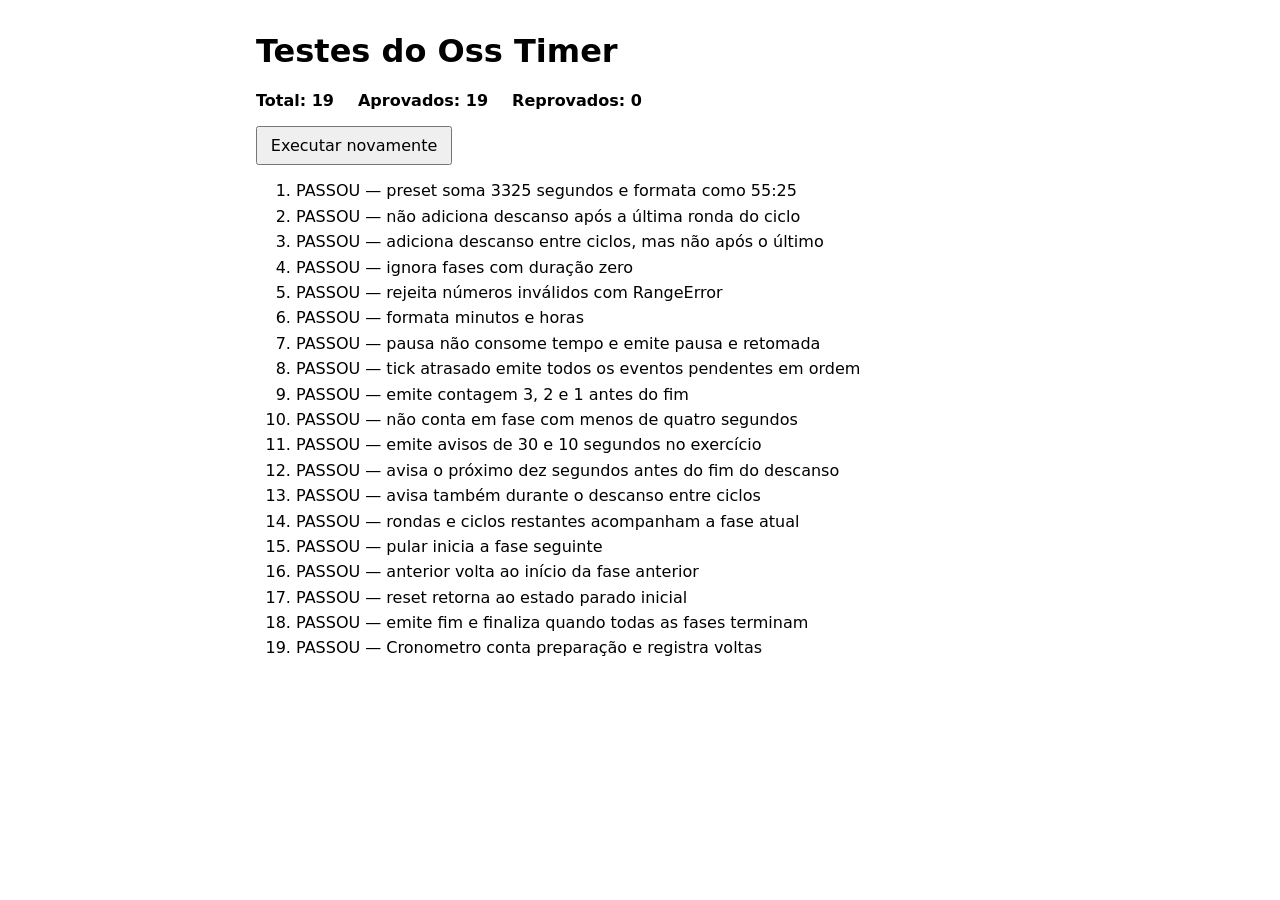
==== tests/test-runner.html @ 5255f0a9 "feat: motor do timer e testes (lote 1)" ====
<!doctype html>
<html lang="pt-BR">
<head>
  <meta charset="utf-8">
  <meta name="viewport" content="width=device-width, initial-scale=1">
  <title>Testes do Oss Timer</title>
  <style>
    body { font: 16px system-ui, sans-serif; margin: 2rem auto; max-width: 48rem; padding: 0 1rem; }
    .resumo { display: flex; gap: 1.5rem; font-weight: 700; }
    .falha { color: #b42318; }
    li { margin: .4rem 0; }
    button { font: inherit; padding: .5rem .8rem; }
  </style>
</head>
<body>
  <h1>Testes do Oss Timer</h1>
  <p class="resumo">
    <span>Total: <span id="numTotal">0</span></span>
    <span>Aprovados: <span id="numPass">0</span></span>
    <span>Reprovados: <span id="numFail">0</span></span>
  </p>
  <button id="executar" type="button">Executar novamente</button>
  <ol id="resultados"></ol>
  <script src="../timer-engine.js"></script>
  <script src="../timer-engine.test.js"></script>
  <script>
    (function () {
      "use strict";
      var botao = document.getElementById("executar");
      botao.addEventListener("click", executar);
      function executar() {
        var resultados = OssTests.executar();
        var aprovados = resultados.filter(function (r) { return r.passou; }).length;
        document.getElementById("numTotal").textContent = resultados.length;
        document.getElementById("numPass").textContent = aprovados;
        document.getElementById("numFail").textContent = resultados.length - aprovados;
        var lista = document.getElementById("resultados");
        lista.textContent = "";
        resultados.forEach(function (r) {
          var item = document.createElement("li");
          item.textContent = r.passou ? "PASSOU — " + r.nome : "FALHOU — " + r.nome + ": " + r.erro;
          if (!r.passou) item.className = "falha";
          lista.appendChild(item);
        });
      }
      executar();
    }());
  </script>
</body>
</html>
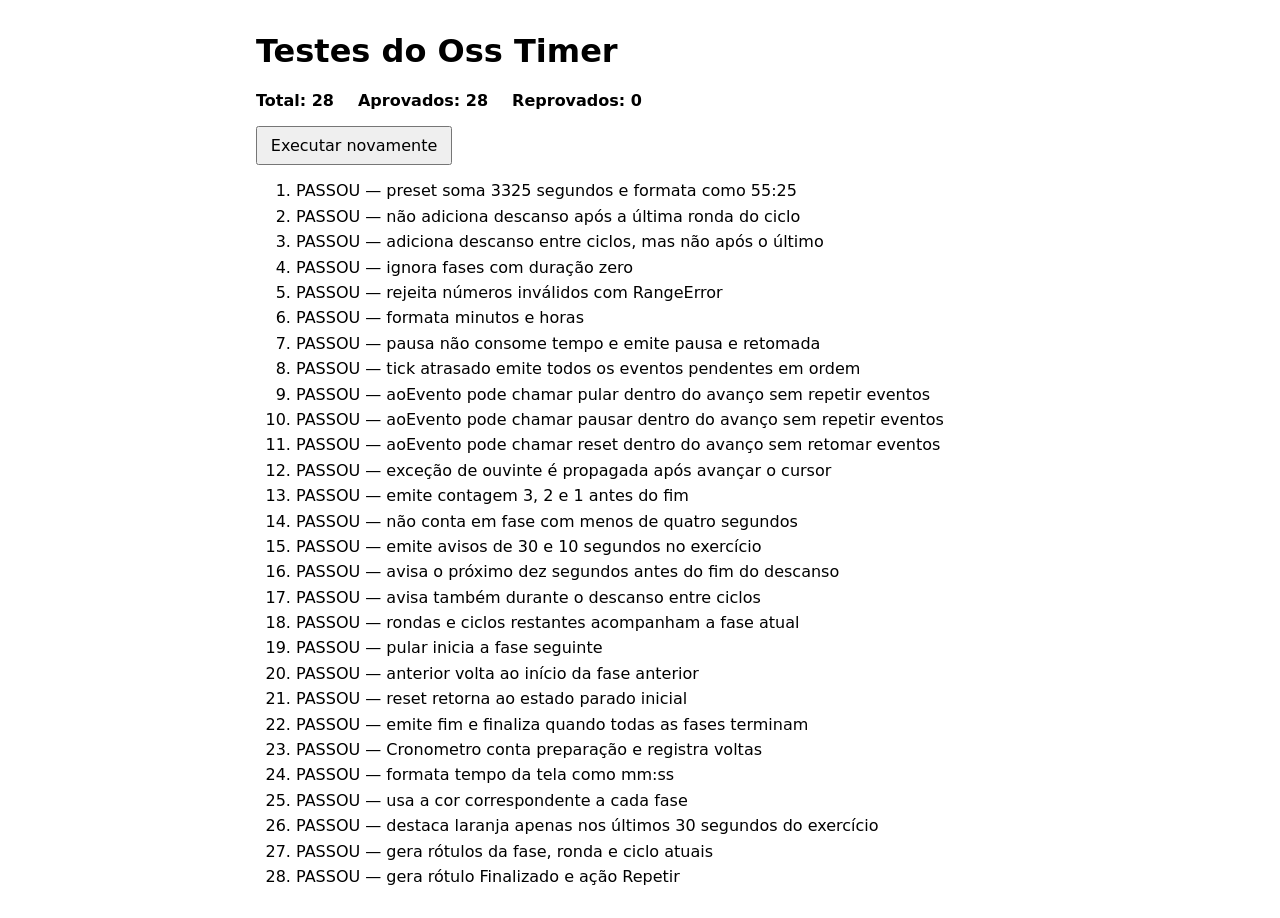
==== commit 2ad8312b: "feat: tela principal do timer (lote 2)" ====
--- a/tests/test-runner.html
+++ b/tests/test-runner.html
@@ -22,29 +22,8 @@
   <button id="executar" type="button">Executar novamente</button>
   <ol id="resultados"></ol>
   <script src="../timer-engine.js"></script>
+  <script src="../app-ui.js"></script>
   <script src="../timer-engine.test.js"></script>
-  <script>
-    (function () {
-      "use strict";
-      var botao = document.getElementById("executar");
-      botao.addEventListener("click", executar);
-      function executar() {
-        var resultados = OssTests.executar();
-        var aprovados = resultados.filter(function (r) { return r.passou; }).length;
-        document.getElementById("numTotal").textContent = resultados.length;
-        document.getElementById("numPass").textContent = aprovados;
-        document.getElementById("numFail").textContent = resultados.length - aprovados;
-        var lista = document.getElementById("resultados");
-        lista.textContent = "";
-        resultados.forEach(function (r) {
-          var item = document.createElement("li");
-          item.textContent = r.passou ? "PASSOU — " + r.nome : "FALHOU — " + r.nome + ": " + r.erro;
-          if (!r.passou) item.className = "falha";
-          lista.appendChild(item);
-        });
-      }
-      executar();
-    }());
-  </script>
+  <script src="test-runner.js"></script>
 </body>
 </html>
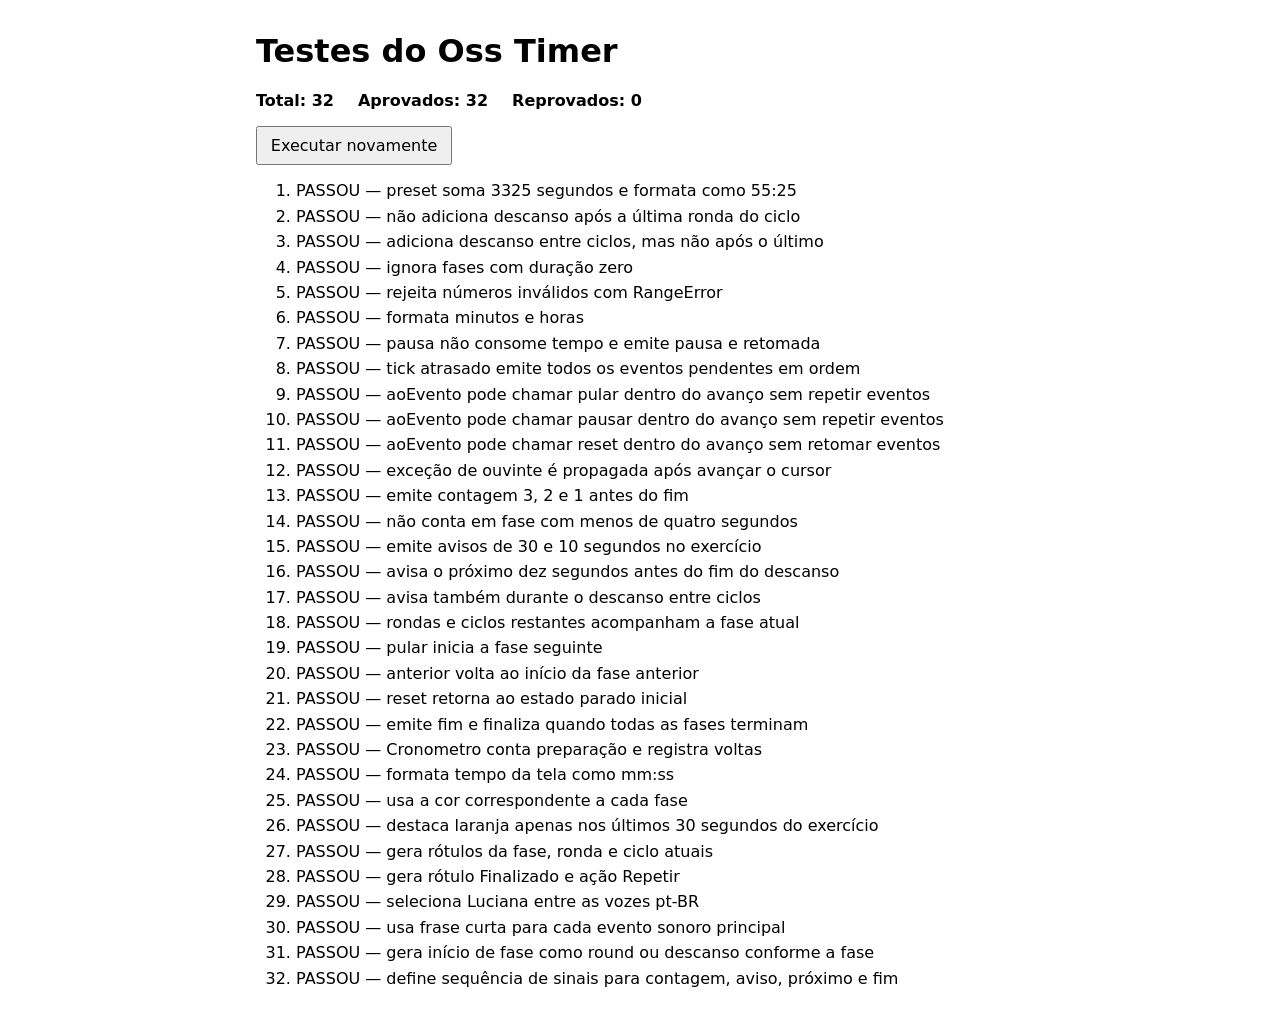
==== commit 42a74395: "feat: audio, voz e tela sempre ligada (lote 3)" ====
--- a/tests/test-runner.html
+++ b/tests/test-runner.html
@@ -23,6 +23,8 @@
   <ol id="resultados"></ol>
   <script src="../timer-engine.js"></script>
   <script src="../app-ui.js"></script>
+  <script src="../audio.js"></script>
+  <script src="../voice.js"></script>
   <script src="../timer-engine.test.js"></script>
   <script src="test-runner.js"></script>
 </body>
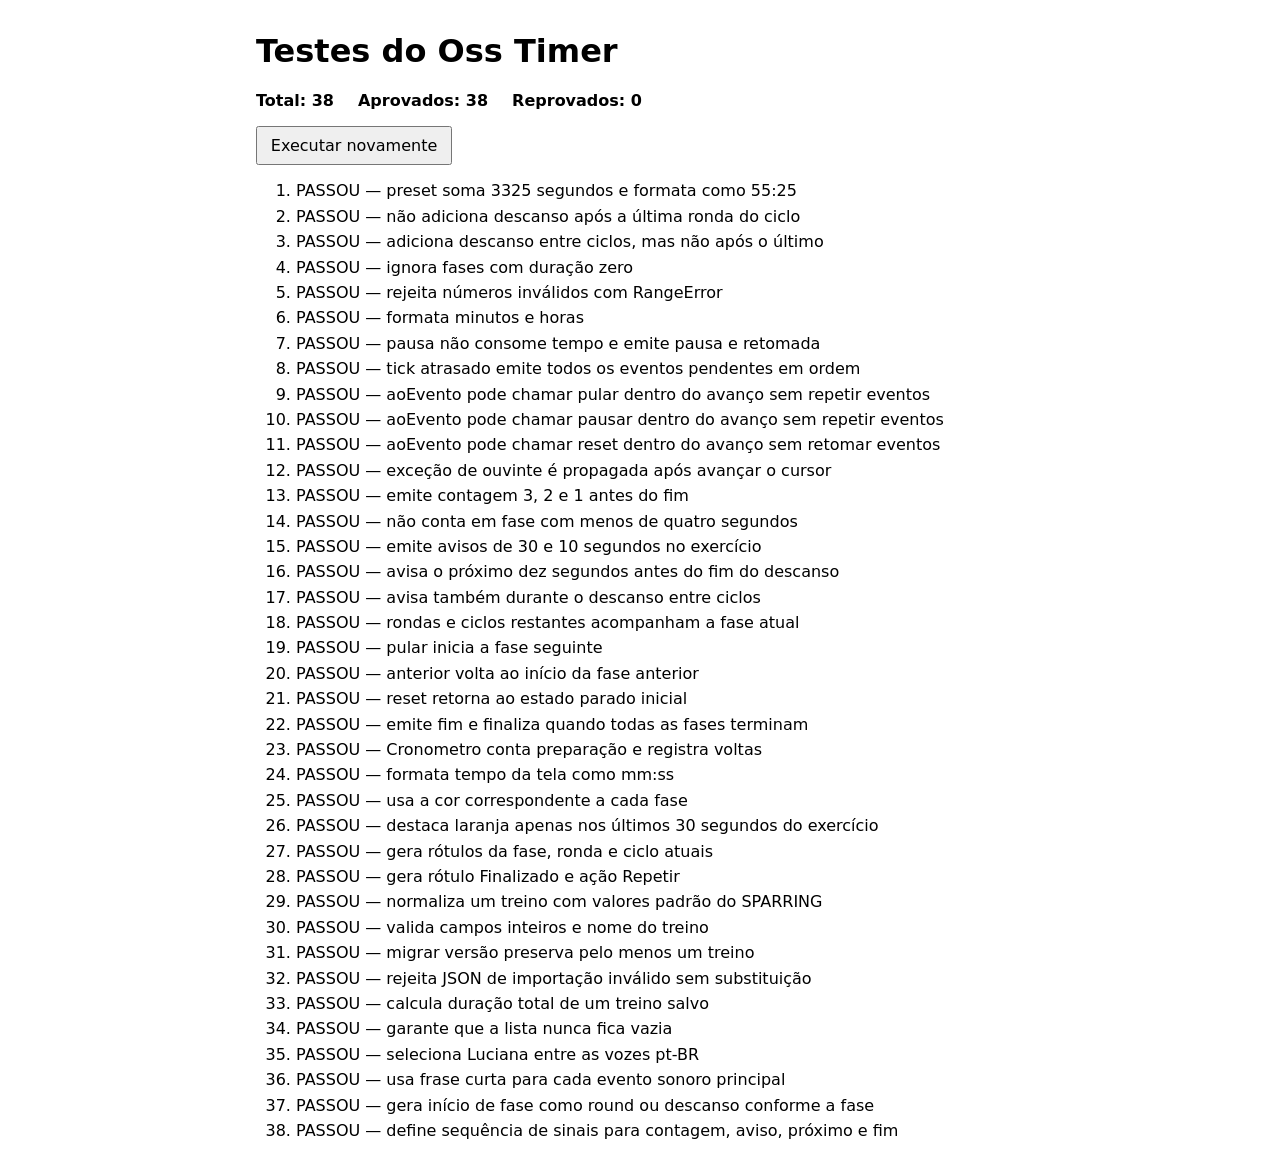
==== commit db07ed3a: "feat: treinos salvos (lote 4)" ====
--- a/tests/test-runner.html
+++ b/tests/test-runner.html
@@ -25,6 +25,7 @@
   <script src="../app-ui.js"></script>
   <script src="../audio.js"></script>
   <script src="../voice.js"></script>
+  <script src="../storage.js"></script>
   <script src="../timer-engine.test.js"></script>
   <script src="test-runner.js"></script>
 </body>
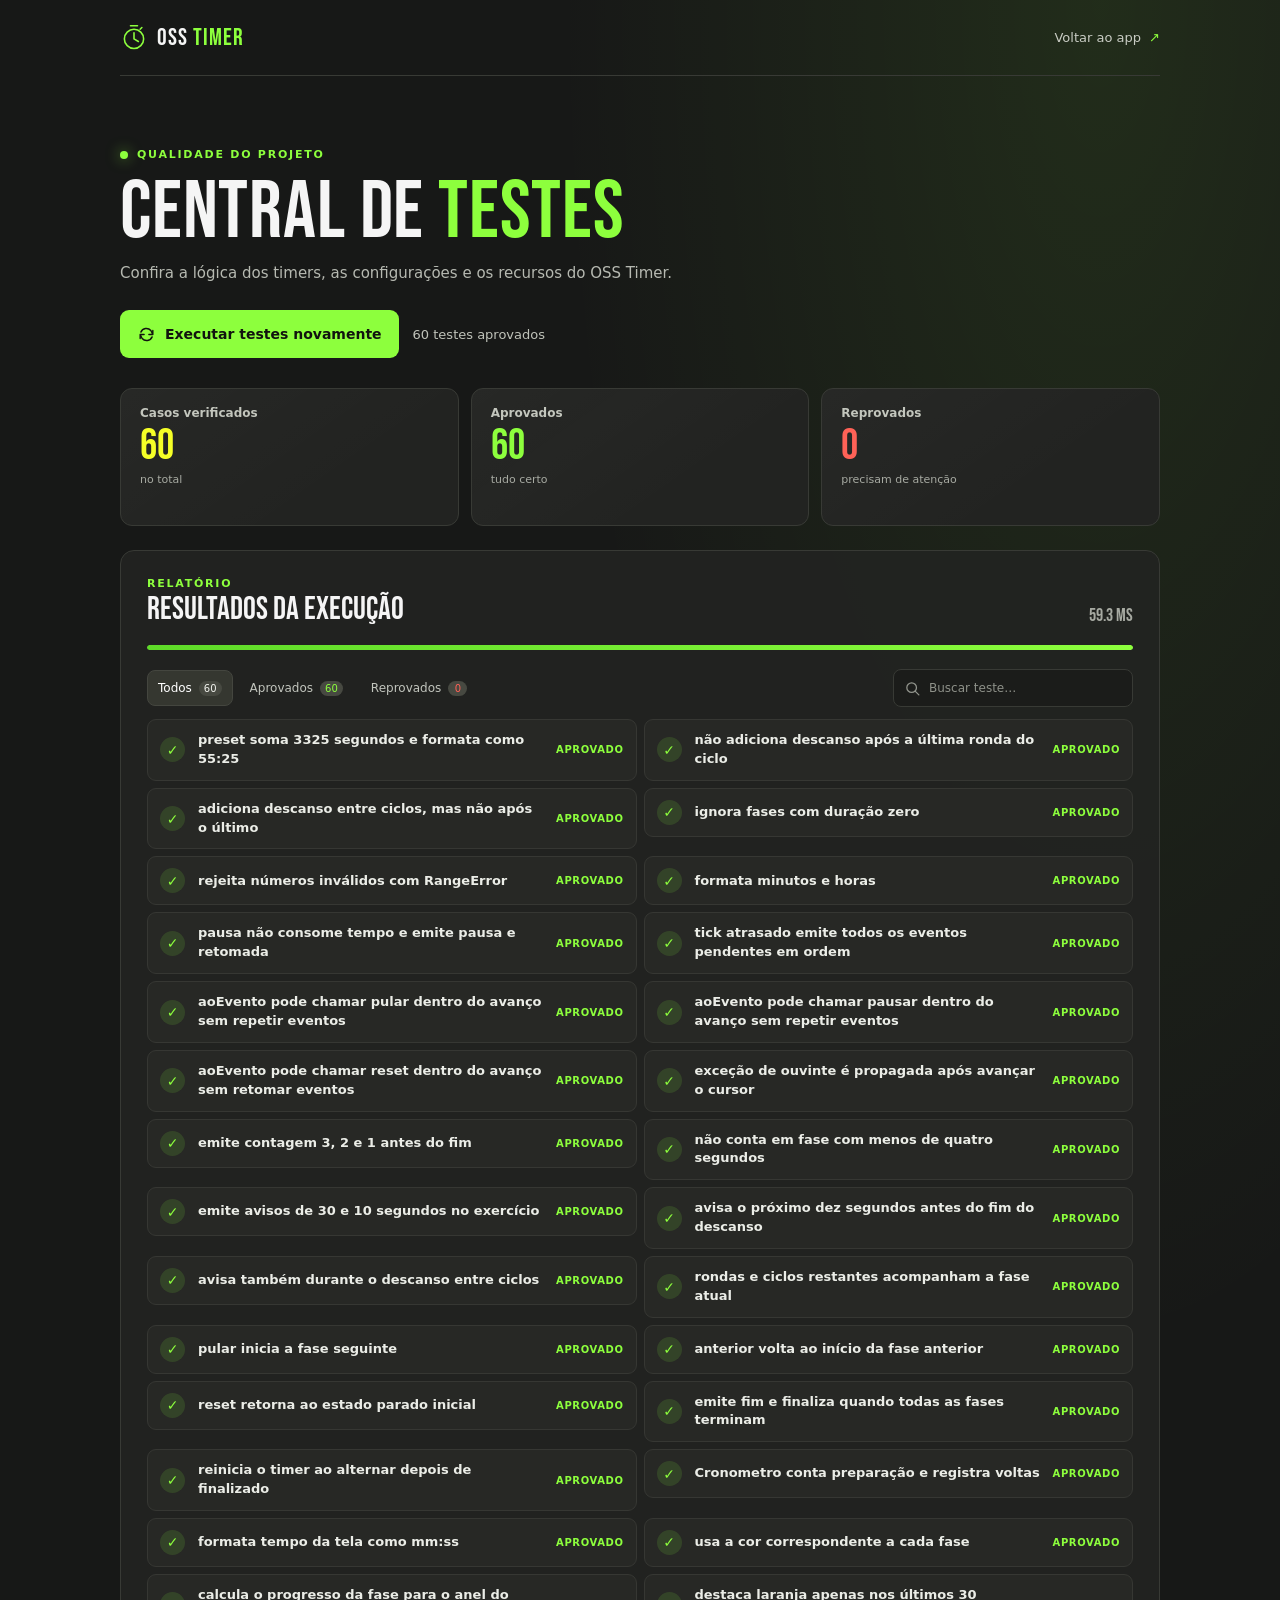
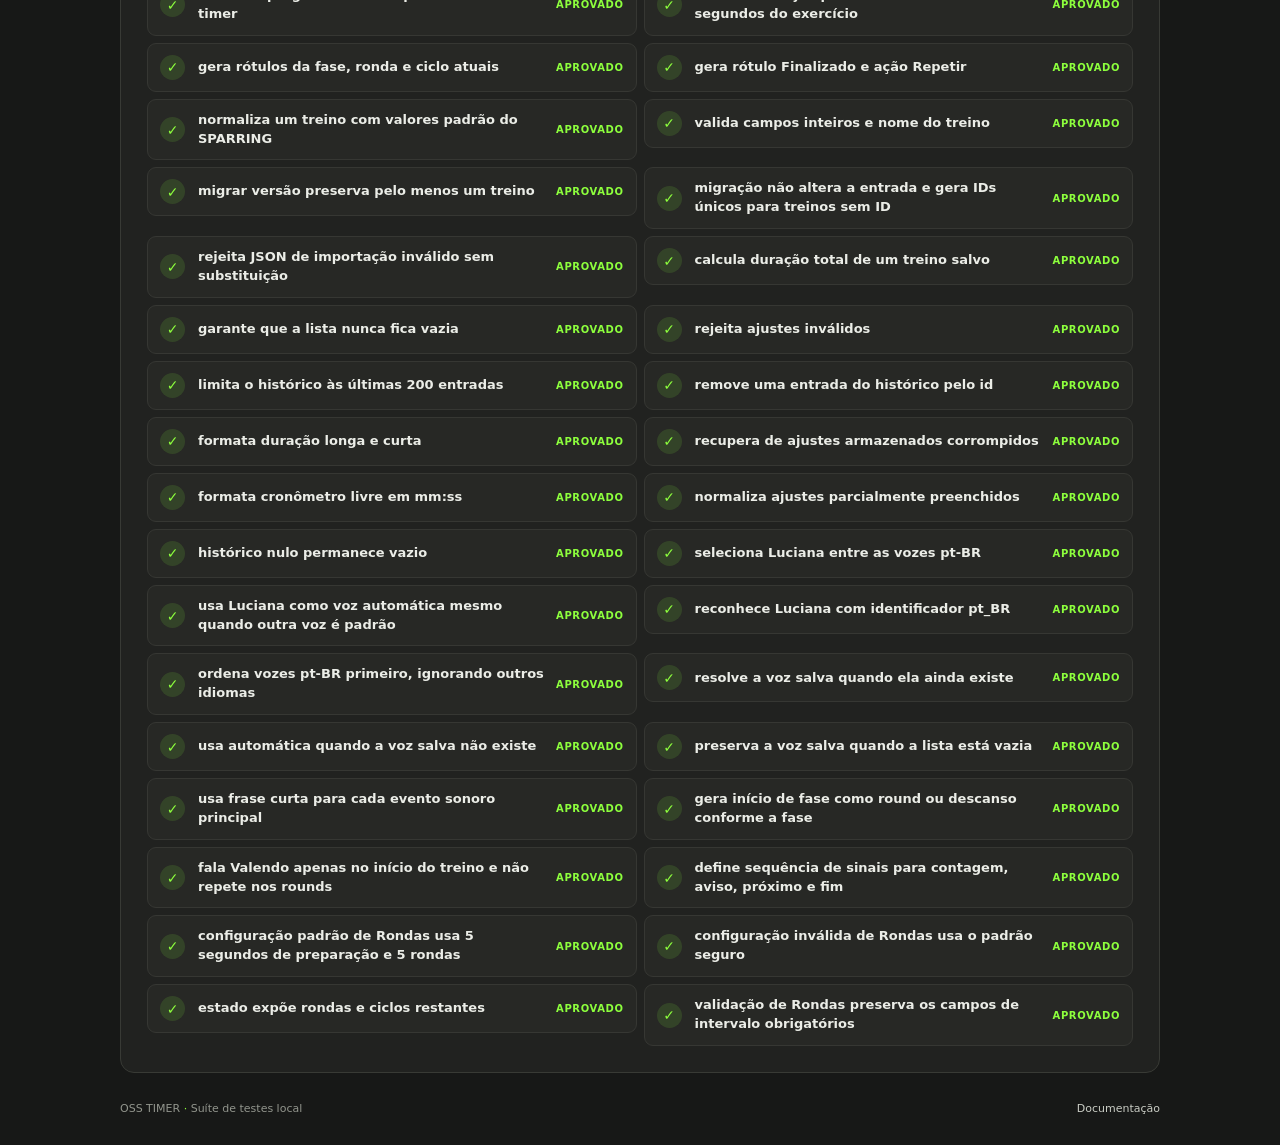
==== commit f3a03cfb: "feat: refina timer e prepara PWA para iPhone Co-authored-by: Copilot <223556219+Copilot@users.norepl" ====
--- a/tests/test-runner.html
+++ b/tests/test-runner.html
@@ -2,25 +2,88 @@
 <html lang="pt-BR">
 <head>
   <meta charset="utf-8">
-  <meta name="viewport" content="width=device-width, initial-scale=1">
-  <title>Testes do Oss Timer</title>
-  <style>
-    body { font: 16px system-ui, sans-serif; margin: 2rem auto; max-width: 48rem; padding: 0 1rem; }
-    .resumo { display: flex; gap: 1.5rem; font-weight: 700; }
-    .falha { color: #b42318; }
-    li { margin: .4rem 0; }
-    button { font: inherit; padding: .5rem .8rem; }
-  </style>
+  <meta name="viewport" content="width=device-width, initial-scale=1, viewport-fit=cover">
+  <meta name="theme-color" content="#101512">
+  <meta name="description" content="Resultados dos testes do Oss Timer.">
+  <title>Testes — OSS Timer</title>
+  <link rel="icon" href="../icons/favicon.png" type="image/png">
+  <link rel="stylesheet" href="test-runner.css">
 </head>
 <body>
-  <h1>Testes do Oss Timer</h1>
-  <p class="resumo">
-    <span>Total: <span id="numTotal">0</span></span>
-    <span>Aprovados: <span id="numPass">0</span></span>
-    <span>Reprovados: <span id="numFail">0</span></span>
-  </p>
-  <button id="executar" type="button">Executar novamente</button>
-  <ol id="resultados"></ol>
+  <main class="test-app">
+    <header class="topbar">
+      <a class="brand" href="../index.html" aria-label="OSS Timer — voltar ao aplicativo">
+        <svg viewBox="0 0 32 32" aria-hidden="true"><circle cx="16" cy="17" r="11"/><path d="M16 10v7l5 3M12 2h8M23 6l2-2"/></svg>
+        <span>OSS <b>TIMER</b></span>
+      </a>
+      <a class="back-link" href="../index.html">Voltar ao app <span aria-hidden="true">↗</span></a>
+    </header>
+
+    <section class="intro" aria-labelledby="page-title">
+      <p class="eyebrow"><span class="status-dot" aria-hidden="true"></span> QUALIDADE DO PROJETO</p>
+      <h1 id="page-title">Central de <span>testes</span></h1>
+      <p class="intro-copy">Confira a lógica dos timers, as configurações e os recursos do OSS Timer.</p>
+      <div class="run-row">
+        <button id="executar" class="run-button" type="button">
+          <svg viewBox="0 0 24 24" aria-hidden="true"><path d="M20 7v5h-5M4.9 9a7.5 7.5 0 0 1 12.6-2L20 12M4 17v-5h5m10.1 3a7.5 7.5 0 0 1-12.6 2L4 12"/></svg>
+          Executar testes novamente
+        </button>
+        <p id="status-execucao" class="run-status" role="status" aria-live="polite">Preparando testes…</p>
+      </div>
+    </section>
+
+    <section class="summary" aria-label="Resumo dos resultados">
+      <article class="summary-card summary-total">
+        <span class="summary-label">Casos verificados</span>
+        <strong id="numTotal">0</strong>
+        <span class="summary-note">no total</span>
+      </article>
+      <article class="summary-card summary-pass">
+        <span class="summary-label">Aprovados</span>
+        <strong id="numPass">0</strong>
+        <span class="summary-note">tudo certo</span>
+      </article>
+      <article class="summary-card summary-fail">
+        <span class="summary-label">Reprovados</span>
+        <strong id="numFail">0</strong>
+        <span class="summary-note">precisam de atenção</span>
+      </article>
+    </section>
+
+    <section class="results-panel" aria-labelledby="results-title">
+      <div class="results-heading">
+        <div>
+          <p class="eyebrow">RELATÓRIO</p>
+          <h2 id="results-title">Resultados da execução</h2>
+        </div>
+        <span id="duracao" class="duration">—</span>
+      </div>
+
+      <div class="progress-track" role="progressbar" aria-label="Proporção de testes aprovados" aria-valuemin="0" aria-valuemax="100" aria-valuenow="0">
+        <span id="barra-progresso"></span>
+      </div>
+
+      <div class="toolbar">
+        <div class="filters" role="group" aria-label="Filtrar resultados">
+          <button class="filter-button active" data-filtro="todos" type="button" aria-pressed="true">Todos <span id="filtro-total">0</span></button>
+          <button class="filter-button" data-filtro="aprovados" type="button" aria-pressed="false">Aprovados <span id="filtro-aprovados">0</span></button>
+          <button class="filter-button" data-filtro="reprovados" type="button" aria-pressed="false">Reprovados <span id="filtro-reprovados">0</span></button>
+        </div>
+        <label class="search">
+          <svg viewBox="0 0 24 24" aria-hidden="true"><circle cx="10.8" cy="10.8" r="6.8"/><path d="m16 16 5 5"/></svg>
+          <input id="busca" type="search" placeholder="Buscar teste…" autocomplete="off" aria-label="Buscar nos resultados">
+        </label>
+      </div>
+
+      <p id="estado-filtro" class="filter-empty" hidden>Nenhum resultado corresponde à busca.</p>
+      <ol id="resultados" class="results-list" aria-live="off"></ol>
+    </section>
+
+    <footer class="footer">
+      <span>OSS TIMER <span aria-hidden="true">·</span> Suíte de testes local</span>
+      <a href="../README.md">Documentação</a>
+    </footer>
+  </main>
   <script src="../timer-engine.js"></script>
   <script src="../app-ui.js"></script>
   <script src="../audio.js"></script>
--- a/tests/test-runner.css
+++ b/tests/test-runner.css
@@ -0,0 +1,486 @@
+@font-face {
+  font-family: "Bebas Neue";
+  src: url("../fonts/BebasNeue-Regular.ttf") format("truetype");
+  font-display: swap;
+}
+
+:root {
+  color-scheme: dark;
+  font-family: system-ui, sans-serif;
+  background: #171817;
+  color: #f5f5f5;
+  --canvas: #171817;
+  --surface: #222321;
+  --surface-raised: #2b2c29;
+  --line: #383a35;
+  --lime: #8dff3d;
+  --yellow: #f5ff27;
+  --red: #ff6257;
+  --muted: #a7aaa2;
+}
+
+* { box-sizing: border-box; }
+
+body {
+  min-width: 320px;
+  min-height: 100vh;
+  margin: 0;
+  background:
+    radial-gradient(ellipse at 86% 0, rgba(141, 255, 61, 0.09), transparent 34rem),
+    var(--canvas);
+}
+
+button,
+input { font: inherit; }
+
+button:focus-visible,
+a:focus-visible,
+input:focus-visible {
+  outline: 3px solid var(--yellow);
+  outline-offset: 3px;
+}
+
+.test-app {
+  width: min(100% - 40px, 1040px);
+  margin: 0 auto;
+}
+
+.topbar {
+  min-height: 76px;
+  display: flex;
+  align-items: center;
+  justify-content: space-between;
+  gap: 18px;
+  border-bottom: 1px solid var(--line);
+}
+
+.brand {
+  display: inline-flex;
+  align-items: center;
+  gap: 9px;
+  color: #f5f5f5;
+  font-family: "Bebas Neue", Impact, sans-serif;
+  font-size: 24px;
+  letter-spacing: 0.04em;
+  text-decoration: none;
+}
+
+.brand b { color: var(--lime); font-weight: 400; }
+
+.brand svg {
+  width: 28px;
+  height: 28px;
+  fill: none;
+  stroke: var(--lime);
+  stroke-linecap: round;
+  stroke-linejoin: round;
+  stroke-width: 1.8;
+}
+
+.back-link {
+  color: #c9ccc4;
+  font-size: 13px;
+  text-decoration: none;
+}
+
+.back-link span { margin-left: 4px; color: var(--lime); }
+.back-link:hover, .footer a:hover { color: var(--lime); }
+
+.intro { padding: clamp(36px, 7vw, 72px) 0 30px; }
+
+.eyebrow {
+  margin: 0;
+  color: var(--lime);
+  font-size: 11px;
+  font-weight: 750;
+  letter-spacing: 0.16em;
+}
+
+.intro > .eyebrow {
+  display: flex;
+  align-items: center;
+  gap: 9px;
+}
+
+.status-dot {
+  width: 8px;
+  height: 8px;
+  border-radius: 50%;
+  background: var(--lime);
+  box-shadow: 0 0 14px rgba(141, 255, 61, 0.6);
+}
+
+h1,
+h2,
+.summary-card strong,
+.duration {
+  font-family: "Bebas Neue", Impact, sans-serif;
+  font-weight: 400;
+}
+
+h1 {
+  margin: 12px 0 8px;
+  font-size: clamp(48px, 9vw, 82px);
+  letter-spacing: 0.01em;
+  line-height: 0.98;
+}
+
+h1 span { color: var(--lime); }
+
+.intro-copy {
+  max-width: 580px;
+  margin: 0;
+  color: #b6b9b1;
+  font-size: 15px;
+  line-height: 1.65;
+}
+
+.run-row {
+  display: flex;
+  align-items: center;
+  flex-wrap: wrap;
+  gap: 14px;
+  margin-top: 24px;
+}
+
+.run-button {
+  min-height: 48px;
+  display: inline-flex;
+  align-items: center;
+  justify-content: center;
+  gap: 9px;
+  padding: 0 17px;
+  border: 0;
+  border-radius: 9px;
+  background: var(--lime);
+  color: #11130f;
+  cursor: pointer;
+  font-size: 14px;
+  font-weight: 750;
+  transition: transform 140ms ease, filter 140ms ease;
+}
+
+.run-button:hover { filter: brightness(1.06); transform: translateY(-1px); }
+.run-button:active { transform: scale(0.98); }
+
+.run-button svg {
+  width: 19px;
+  height: 19px;
+  fill: none;
+  stroke: currentColor;
+  stroke-linecap: round;
+  stroke-linejoin: round;
+  stroke-width: 1.8;
+}
+
+.run-status { margin: 0; color: #c0c3ba; font-size: 13px; }
+
+.summary {
+  display: grid;
+  grid-template-columns: repeat(3, minmax(0, 1fr));
+  gap: 12px;
+}
+
+.summary-card {
+  min-height: 138px;
+  display: grid;
+  align-content: start;
+  gap: 5px;
+  padding: 17px 19px;
+  border: 1px solid var(--line);
+  border-radius: 12px;
+  background: linear-gradient(145deg, rgba(255,255,255,0.025), transparent 68%), var(--surface);
+}
+
+.summary-label {
+  color: #c3c6bd;
+  font-size: 12px;
+  font-weight: 650;
+}
+
+.summary-card strong {
+  font-size: 43px;
+  line-height: 1;
+}
+
+.summary-total strong { color: var(--yellow); }
+.summary-pass strong { color: var(--lime); }
+.summary-fail strong { color: var(--red); }
+
+.summary-note { color: var(--muted); font-size: 11px; }
+
+.results-panel {
+  margin-top: 24px;
+  padding: clamp(17px, 3vw, 26px);
+  border: 1px solid var(--line);
+  border-radius: 14px;
+  background: rgba(34, 35, 33, 0.92);
+}
+
+.results-heading {
+  display: flex;
+  align-items: end;
+  justify-content: space-between;
+  gap: 12px;
+}
+
+.results-heading h2 {
+  margin: 4px 0 0;
+  font-size: clamp(24px, 4vw, 32px);
+  line-height: 1;
+}
+
+.duration {
+  flex: 0 0 auto;
+  color: var(--muted);
+  font-size: 18px;
+}
+
+.progress-track {
+  height: 5px;
+  overflow: hidden;
+  margin-top: 19px;
+  border-radius: 99px;
+  background: #3a3b37;
+}
+
+.progress-track > span {
+  width: 0;
+  height: 100%;
+  display: block;
+  border-radius: inherit;
+  background: linear-gradient(90deg, #5edb28, var(--lime));
+  transition: width 260ms ease;
+}
+
+.toolbar {
+  display: flex;
+  align-items: center;
+  justify-content: space-between;
+  gap: 14px;
+  margin: 19px 0 12px;
+}
+
+.filters {
+  display: flex;
+  flex-wrap: wrap;
+  gap: 6px;
+}
+
+.filter-button {
+  min-height: 36px;
+  display: inline-flex;
+  align-items: center;
+  gap: 7px;
+  padding: 0 10px;
+  border: 1px solid transparent;
+  border-radius: 8px;
+  background: transparent;
+  color: #c2c5bd;
+  cursor: pointer;
+  font-size: 12px;
+}
+
+.filter-button:hover { background: #30312e; }
+
+.filter-button.active {
+  border-color: #44463f;
+  background: #353730;
+  color: #fff;
+}
+
+.filter-button span {
+  min-width: 19px;
+  padding: 2px 5px;
+  border-radius: 99px;
+  background: #474941;
+  color: #f1f2ed;
+  font-size: 10px;
+  text-align: center;
+}
+
+.filter-button[data-filtro="aprovados"] span { color: var(--lime); }
+.filter-button[data-filtro="reprovados"] span { color: var(--red); }
+
+.search {
+  min-width: min(240px, 100%);
+  height: 38px;
+  display: flex;
+  align-items: center;
+  gap: 8px;
+  padding: 0 10px;
+  border: 1px solid var(--line);
+  border-radius: 8px;
+  background: #1b1c1a;
+}
+
+.search svg {
+  width: 17px;
+  height: 17px;
+  flex: 0 0 auto;
+  fill: none;
+  stroke: #92958d;
+  stroke-linecap: round;
+  stroke-width: 1.8;
+}
+
+.search input {
+  width: 100%;
+  min-width: 0;
+  height: 100%;
+  padding: 0;
+  border: 0;
+  outline: 0;
+  background: transparent;
+  color: #f5f5f5;
+  font-size: 12px;
+}
+
+.search input::placeholder { color: #8e9189; }
+.search:focus-within { border-color: var(--lime); }
+.search input:focus-visible { outline: 0; }
+
+.results-list {
+  display: grid;
+  gap: 7px;
+  margin: 0;
+  padding: 0;
+  list-style: none;
+}
+
+.result-item {
+  min-width: 0;
+  display: grid;
+  grid-template-columns: 27px minmax(0, 1fr) auto;
+  align-items: center;
+  gap: 11px;
+  padding: 11px 12px;
+  border: 1px solid #363733;
+  border-radius: 9px;
+  background: #272825;
+}
+
+.result-item[hidden] { display: none; }
+
+.result-icon {
+  width: 25px;
+  height: 25px;
+  display: grid;
+  place-items: center;
+  border-radius: 50%;
+  font-size: 14px;
+  font-weight: 800;
+}
+
+.passed .result-icon { background: rgba(141, 255, 61, 0.13); color: var(--lime); }
+.failed .result-icon { background: rgba(255, 98, 87, 0.14); color: var(--red); }
+
+.result-name {
+  display: block;
+  overflow-wrap: anywhere;
+  color: #ebede7;
+  font-size: 13px;
+  font-weight: 560;
+  line-height: 1.45;
+}
+
+.result-state {
+  color: #aeb1a8;
+  font-size: 10px;
+  font-weight: 700;
+  letter-spacing: 0.06em;
+  text-transform: uppercase;
+}
+
+.passed .result-state { color: var(--lime); }
+.failed .result-state { color: var(--red); }
+
+.result-error {
+  margin: 5px 0 0;
+  color: #ffaaa3;
+  font-size: 12px;
+  line-height: 1.5;
+  overflow-wrap: anywhere;
+}
+
+.filter-empty {
+  margin: 8px 0 14px;
+  padding: 18px;
+  border: 1px dashed #55574f;
+  border-radius: 9px;
+  color: #c2c5bd;
+  font-size: 13px;
+  text-align: center;
+}
+
+.footer {
+  min-height: 72px;
+  display: flex;
+  align-items: center;
+  justify-content: space-between;
+  gap: 12px;
+  color: #92958d;
+  font-size: 11px;
+}
+
+.footer a { color: #c9ccc4; text-decoration: none; }
+.footer > span > span { color: var(--lime); }
+
+@media (min-width: 960px) {
+  .results-list {
+    grid-template-columns: repeat(2, minmax(0, 1fr));
+    align-items: start;
+  }
+}
+
+@media (min-width: 900px) and (max-height: 850px) {
+  .topbar { min-height: 64px; }
+  .intro { padding: 32px 0 20px; }
+  h1 { margin-top: 9px; font-size: 64px; }
+  .intro-copy { font-size: 14px; }
+  .run-row { margin-top: 16px; }
+  .run-button { min-height: 44px; }
+  .summary-card { min-height: 108px; padding: 14px 17px; }
+  .summary-card strong { font-size: 37px; }
+  .results-panel { margin-top: 18px; padding: 20px; }
+  .progress-track { margin-top: 14px; }
+  .toolbar { margin-top: 14px; }
+  .result-item { padding: 8px 10px; }
+}
+
+@media (max-width: 640px) {
+  .test-app { width: min(100% - 28px, 520px); }
+  .topbar { min-height: 64px; }
+  .brand { font-size: 21px; }
+  .intro { padding-top: 40px; }
+  .summary { gap: 8px; }
+  .summary-card { min-height: 116px; padding: 13px 12px; }
+  .summary-label { min-height: 28px; font-size: 10px; line-height: 1.35; }
+  .summary-card strong { font-size: 36px; }
+  .summary-note { font-size: 10px; }
+  .results-panel { margin-top: 16px; }
+  .toolbar { align-items: stretch; flex-direction: column; }
+  .filters { display: grid; grid-template-columns: repeat(3, minmax(0, 1fr)); }
+  .filter-button { justify-content: center; padding: 0 5px; font-size: 11px; }
+  .search { width: 100%; }
+}
+
+@media (max-width: 380px) {
+  .test-app { width: min(100% - 22px, 520px); }
+  .back-link { font-size: 11px; }
+  .summary-card { padding-right: 9px; padding-left: 9px; }
+  .summary-label { font-size: 9px; }
+  .summary-note { font-size: 9px; }
+  .filter-button { gap: 4px; font-size: 10px; }
+  .result-item { grid-template-columns: 25px minmax(0, 1fr); gap: 8px; }
+  .result-state { grid-column: 2; }
+}
+
+@media (prefers-reduced-motion: reduce) {
+  *,
+  *::before,
+  *::after {
+    scroll-behavior: auto !important;
+    transition-duration: 0.01ms !important;
+  }
+}
